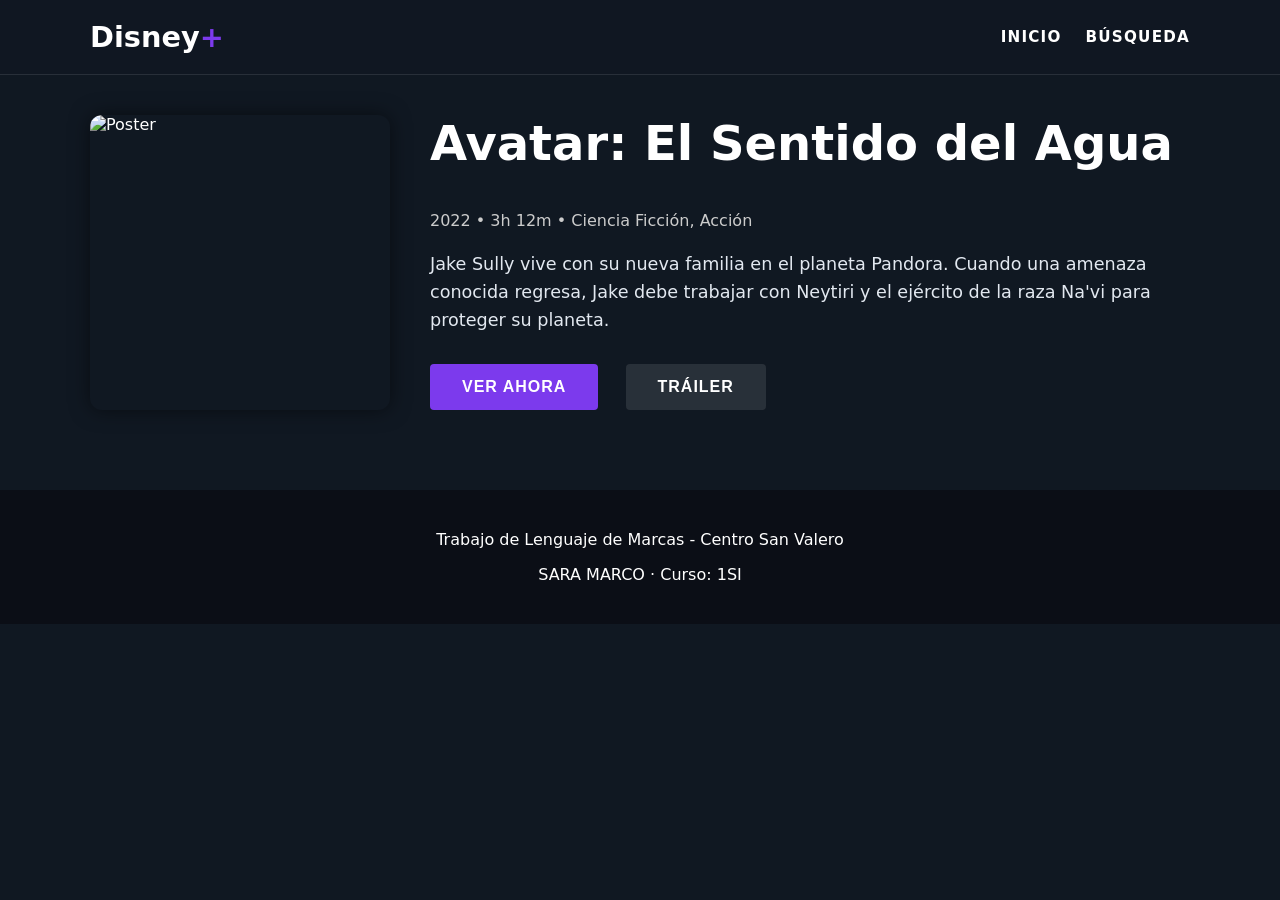
==== DisneySimple-v1.0/details.html @ edb71054 ""Version Simple"" ====
<!DOCTYPE html>
<html lang="es">

<head>
    <meta charset="UTF-8">
    <meta name="viewport" content="width=device-width, initial-scale=1.0">
    <title>Detalles - Disney+ Clone</title>
    <link rel="stylesheet" href="style.css">
</head>

<body>
    <header class="site-header">
        <div class="container header-inner">
            <h1 class="site-title">Disney<span class="accent">+</span></h1>
            <nav class="main-nav">
                <a href="index.html">INICIO</a>
                <a href="search.html">BÚSQUEDA</a>
            </nav>
        </div>
    </header>

    <main class="container">
        <div class="movie-details" style="padding: 40px 0; display: flex; gap: 40px; flex-wrap: wrap;">
            <img src="https://lumiere-a.akamaihd.net/v1/images/p_avatarthewayofwater_199_v2_1ac9b808.jpeg" alt="Poster"
                style="width: 300px; border-radius: 12px; box-shadow: 0 0 20px rgba(0,0,0,0.5);">
            <div class="details-content" style="flex: 1; min-width: 300px;">
                <h2 style="font-size: 3rem; margin-top: 0;">Avatar: El Sentido del Agua</h2>
                <div class="meta" style="color: #ccc; margin-bottom: 20px;">
                    <span>2022</span> • <span>3h 12m</span> • <span>Ciencia Ficción, Acción</span>
                </div>
                <p style="font-size: 1.1rem; line-height: 1.6; color: #e2e8f0;">
                    Jake Sully vive con su nueva familia en el planeta Pandora. Cuando una amenaza conocida regresa,
                    Jake debe trabajar con Neytiri y el ejército de la raza Na'vi para proteger su planeta.
                </p>
                <div class="actions" style="margin-top: 30px;">
                    <button class="primary-button">VER AHORA</button>
                    <button class="primary-button"
                        style="background: rgba(255,255,255,0.1); margin-left: 10px;">TRÁILER</button>
                </div>
            </div>
        </div>
    </main>

    <footer class="site-footer">
        <div class="container">
            <p>Trabajo de Lenguaje de Marcas - Centro San Valero</p>
            <p>SARA MARCO · Curso: 1SI</p>
        </div>
    </footer>
</body>

</html>
---- DisneySimple-v1.0/style.css ----
/* Estilos Base similares a tu biblioteca */
body {
    margin: 0;
    font-family: system-ui, Arial, sans-serif;
    background-color: #101822;
    /* Azul oscuro Disney */
    color: #ffffff;
}

.container {
    max-width: 1100px;
    margin: 0 auto;
    padding: 0 16px;
}

/* Header - Basado en tu .site-header */
.site-header {
    background-color: rgba(16, 24, 34, 0.95);
    padding: 20px 0;
    border-bottom: 1px solid rgba(255, 255, 255, 0.1);
}

.header-inner {
    display: flex;
    justify-content: space-between;
    align-items: center;
}

.site-title {
    font-size: 1.8rem;
    margin: 0;
    font-weight: 800;
}

.main-nav {
    display: flex;
    gap: 24px;
}

.main-nav a {
    color: #fff;
    text-decoration: none;
    font-weight: 700;
    font-size: 0.95rem;
    letter-spacing: 1.2px;
    padding: 5px 0;
    position: relative;
    transition: color 0.3s;
}

.main-nav a:hover {
    color: #fff;
}

.main-nav a::after {
    content: '';
    position: absolute;
    bottom: 0;
    left: 0;
    width: 0%;
    height: 2px;
    background-color: #7C3AED;
    transition: width 0.3s;
}

.main-nav a:hover::after {
    width: 100%;
}

.section-title {
    font-size: 1.25rem;
    margin: 30px 0 20px;
    color: #cbd5e1;
    font-weight: 600;
}


.accent {
    color: #7C3AED;
}

/* Hero Section */
/* Hero Section */
.hero-banner {
    position: relative;
    height: 70vh;
    min-height: 500px;
    /* Quitamos el background-image del CSS porque ahora usamos el <img> en el HTML */
    display: flex;
    align-items: flex-end;
    margin-bottom: 40px;
    overflow: hidden;
}

/* Oscurecimiento para que el texto se lea sobre la imagen */
.hero-banner::after {
    content: '';
    position: absolute;
    inset: 0;
    background: linear-gradient(to top, #101822 0%, rgba(16, 24, 34, 0.4) 50%, rgba(16, 24, 34, 0.3) 100%);
    z-index: 1;
}

.hero-poster {
    position: absolute;
    top: 0;
    left: 0;
    width: 100%;
    height: 100%;
    object-fit: cover;
    z-index: 0;
}

.hero-content {
    width: 100%;
    padding-bottom: 60px;
    z-index: 2;
    /* Mayor que el overlay (1) y la imagen (0) */
    position: relative;
}




.hero-title {
    font-size: 3.5rem;
    font-weight: 800;
    margin: 0 0 16px;
    text-shadow: 2px 2px 4px rgba(0, 0, 0, 0.5);
    line-height: 1.1;
}

.hero-subtitle {
    font-size: 1.2rem;
    color: #e2e8f0;
    margin-bottom: 24px;
    font-weight: 500;
}

.primary-button {
    display: inline-block;
    /* Soporte para <a> tags */
    text-decoration: none;
    /* Sin subrayado */
    background-color: #7C3AED;
    /* Purple accent */
    color: white;
    border: none;
    padding: 14px 32px;
    font-size: 1rem;
    font-weight: 700;
    border-radius: 4px;
    cursor: pointer;
    transition: all 0.3s ease;
    text-transform: uppercase;
    letter-spacing: 1px;
    margin-right: 12px;
    /* Espacio entre botones */
}

.secondary-button {
    display: inline-block;
    /* Soporte para <a> tags */
    text-decoration: none;
    /* Sin subrayado */
    background-color: rgba(255, 255, 255, 0.2);
    color: white;
    border: 1px solid rgba(255, 255, 255, 0.4);
    padding: 14px 32px;
    font-size: 1rem;
    font-weight: 700;
    border-radius: 4px;
    cursor: pointer;
    transition: all 0.3s ease;
    text-transform: uppercase;
    letter-spacing: 1px;
}

.secondary-button:hover {
    background-color: rgba(255, 255, 255, 0.3);
    border-color: #fff;
    transform: translateY(-2px);
}

.primary-button:hover {
    background-color: #6D28D9;
    transform: translateY(-2px);
    box-shadow: 0 4px 12px rgba(124, 58, 237, 0.4);
}


/* Grid de Películas - Idéntico a tu .book-grid */
/* Filtros */
.filter-bar {
    display: flex;
    gap: 12px;
    margin-bottom: 30px;
    flex-wrap: wrap;
}

.filter-btn {
    background: transparent;
    border: 1px solid rgba(255, 255, 255, 0.2);
    color: #fff;
    padding: 8px 16px;
    border-radius: 20px;
    cursor: pointer;
    transition: all 0.3s;
    font-size: 0.9rem;
}

.filter-btn:hover,
.filter-btn.active {
    background: #fff;
    color: #000;
}

/* Carrusel de Películas */
.carousel-container {
    position: relative;
    padding: 0 40px;
    /* Espacio para flechas */
    margin-bottom: 40px;
}

.carousel-track-container {
    overflow: hidden;
    width: 100%;
}

.carousel-track {
    display: flex;
    gap: 16px;
    transition: transform 0.5s cubic-bezier(0.25, 1, 0.5, 1);
}

.movie-card {
    flex: 0 0 calc(20% - 16px);
    /* 5 pelis por fila */
    min-width: 150px;
    background-color: #1a222e;
    border-radius: 12px;
    overflow: hidden;
    transition: transform 0.3s;
    border: 1px solid rgba(255, 255, 255, 0.05);
    position: relative;
}

/* Flechas del carrusel */
.carousel-btn {
    position: absolute;
    top: 50%;
    transform: translateY(-50%);
    background: rgba(0, 0, 0, 0.5);
    border: none;
    color: white;
    font-size: 2rem;
    cursor: pointer;
    z-index: 10;
    height: 100%;
    padding: 0 10px;
    opacity: 0;
    transition: opacity 0.3s;
    display: flex;
    align-items: center;
}

.carousel-btn:hover {
    background: rgba(0, 0, 0, 0.8);
}

.carousel-container:hover .carousel-btn {
    opacity: 1;
}

.carousel-btn.prev {
    left: 0;
}

.carousel-btn.next {
    right: 0;
}

@media (max-width: 1100px) {
    .movie-card {
        flex: 0 0 calc(25% - 16px);
    }
}

@media (max-width: 800px) {
    .movie-card {
        flex: 0 0 calc(33.333% - 16px);
    }
}

@media (max-width: 500px) {
    .movie-card {
        flex: 0 0 calc(50% - 16px);
    }
}


.movie-card {
    background-color: #1a222e;
    border-radius: 12px;
    overflow: hidden;
    transition: transform 0.3s;
    border: 1px solid rgba(255, 255, 255, 0.05);
}

.movie-card:hover {
    transform: scale(1.05);
    border-color: #7C3AED;
}

.movie-poster {
    width: 100%;
    aspect-ratio: 2/3;
    /* Proporción de poster de cine */
    object-fit: cover;
    display: block;
}

.movie-info {
    padding: 12px;
}

/* Menú de Usuario */
.user-menu {
    position: relative;
    margin-left: auto;
    /* Empuja el menú a la derecha si es necesario */
}

.user-trigger {
    display: flex;
    align-items: center;
    gap: 12px;
    cursor: pointer;
    padding: 5px;
    border-radius: 6px;
    transition: background-color 0.2s;
}

.user-trigger:hover {
    background-color: rgba(255, 255, 255, 0.1);
}

.user-name {
    font-weight: 500;
    font-size: 0.95rem;
}

.user-avatar {
    width: 36px;
    height: 36px;
    border-radius: 50%;
    border: 2px solid transparent;
    transition: border-color 0.2s;
}

.user-trigger:hover .user-avatar {
    border-color: #7C3AED;
}

.dropdown-menu {
    position: absolute;
    top: 100%;
    right: 0;
    width: 180px;
    background-color: #1a222e;
    border: 1px solid rgba(255, 255, 255, 0.1);
    border-radius: 8px;
    padding: 8px 0;
    margin-top: 10px;
    box-shadow: 0 10px 25px rgba(0, 0, 0, 0.5);
    opacity: 0;
    visibility: hidden;
    transform: translateY(-10px);
    transition: all 0.2s cubic-bezier(0.165, 0.84, 0.44, 1);
    z-index: 100;
}

.user-menu:hover .dropdown-menu {
    opacity: 1;
    visibility: visible;
    transform: translateY(0);
}

.dropdown-item {
    display: block;
    padding: 10px 20px;
    color: #e2e8f0;
    text-decoration: none;
    font-size: 0.9rem;
    transition: background-color 0.2s;
}

.dropdown-item:hover {
    background-color: rgba(124, 58, 237, 0.2);
    /* Tintado suave púrpura */
    color: #fff;
}

.dropdown-divider {
    height: 1px;
    background-color: rgba(255, 255, 255, 0.1);
    margin: 6px 0;
}

.text-danger:hover {
    background-color: rgba(239, 68, 68, 0.2);
    color: #ef4444;
}

/* Responsivo - Usando tus mismos cortes de pantalla */
@media (max-width: 900px) {
    .movie-grid {
        grid-template-columns: repeat(2, 1fr);
    }
}

@media (max-width: 600px) {
    .movie-grid {
        grid-template-columns: 1fr;
    }
}

/* Footer - Igual al de tu biblioteca */
.site-footer {
    background: #0b0e16;
    color: #ffffff;
    padding: 24px 0;
    text-align: center;
    margin-top: 40px;
}
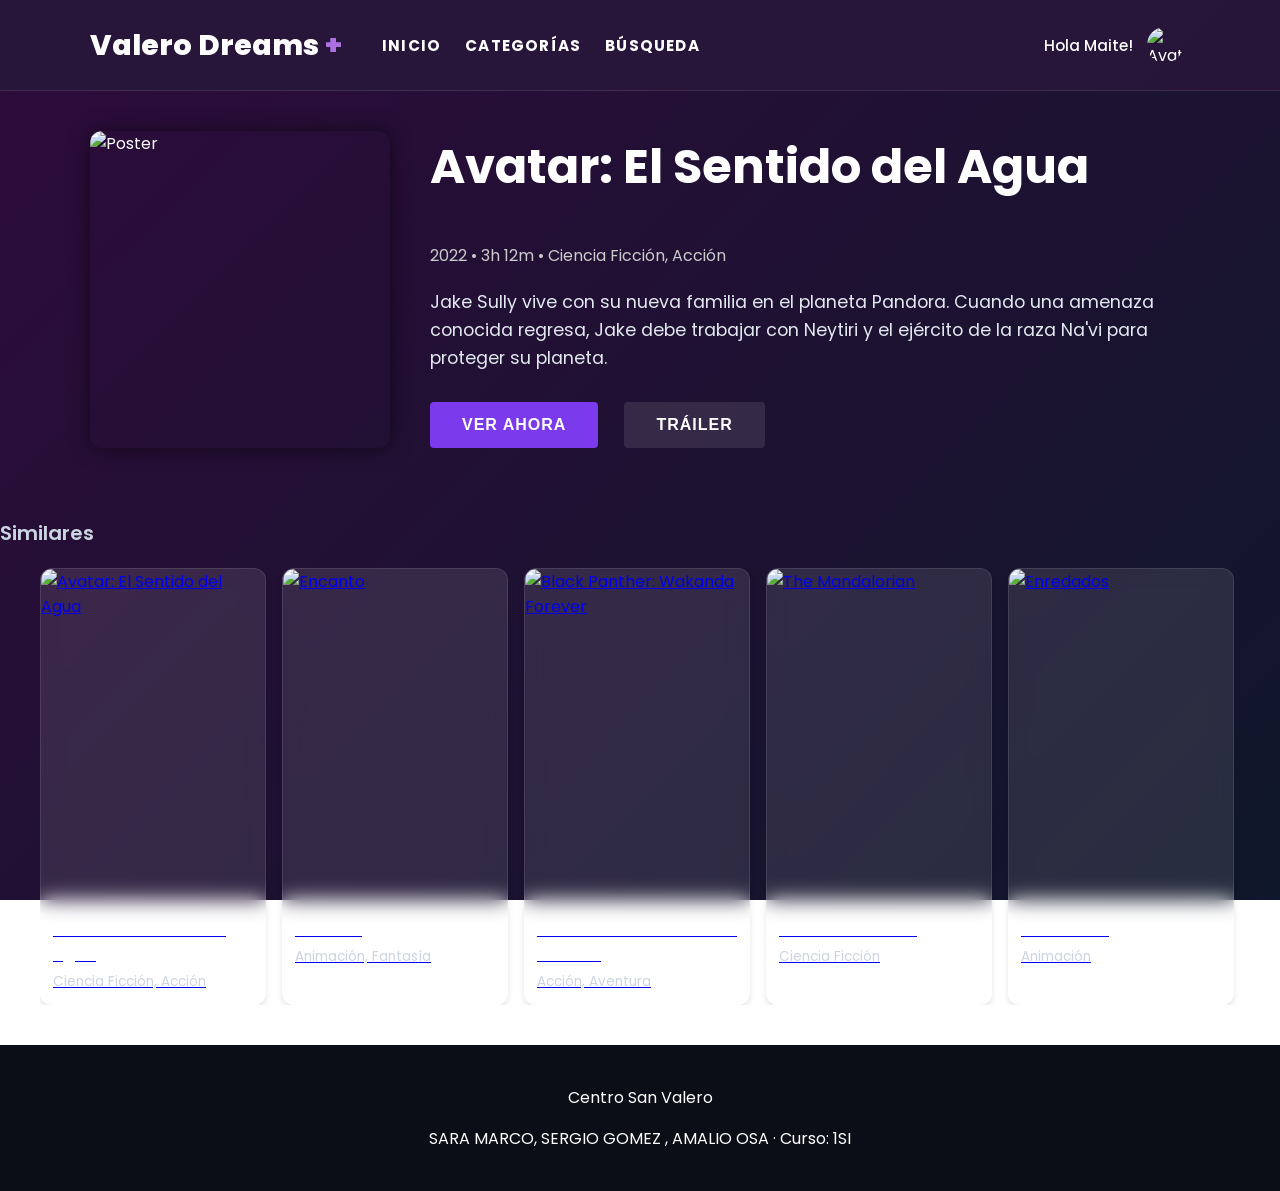
==== commit ab64df8e: "Version simple 2.0" ====
--- a/DisneySimple-v1.0/details.html
+++ b/DisneySimple-v1.0/details.html
@@ -4,18 +4,41 @@
 <head>
     <meta charset="UTF-8">
     <meta name="viewport" content="width=device-width, initial-scale=1.0">
-    <title>Detalles - Disney+ Clone</title>
+    <title>Detalles - Valero Dreams </title>
     <link rel="stylesheet" href="style.css">
 </head>
 
 <body>
     <header class="site-header">
         <div class="container header-inner">
-            <h1 class="site-title">Disney<span class="accent">+</span></h1>
+            <h1 class="site-title">Valero Dreams <span class="accent">+</span></h1>
             <nav class="main-nav">
                 <a href="index.html">INICIO</a>
+                <div class="nav-dropdown">
+                    <span class="nav-link">CATEGORÍAS</span>
+                    <div class="dropdown-menu">
+                        <a href="#" class="dropdown-item">Acción</a>
+                        <a href="#" class="dropdown-item">Comedia</a>
+                        <a href="#" class="dropdown-item">Drama</a>
+                        <a href="#" class="dropdown-item">Ciencia Ficción</a>
+                        <div class="dropdown-divider"></div>
+                        <a href="#" class="dropdown-item">Todas</a>
+                    </div>
+                </div>
                 <a href="search.html">BÚSQUEDA</a>
             </nav>
+            <div class="user-menu">
+                <div class="user-trigger">
+                    <span class="user-name">Hola Maite! </span>
+                    <img src="https://lumiere-a.akamaihd.net/v1/images/image_ccdd5962.jpeg" alt="Avatar"
+                        class="user-avatar">
+                </div>
+                <div class="dropdown-menu">
+                    <a href="#" class="dropdown-item">Configuración</a>
+                    <div class="dropdown-divider"></div>
+                    <a href="#" class="dropdown-item text-danger">Cerrar sesión</a>
+                </div>
+            </div>
         </div>
     </header>
 
@@ -41,12 +64,25 @@
         </div>
     </main>
 
+    <!-- Sección Similares -->
+    <h2 class="section-title">Similares</h2>
+    <section class="carousel-container" id="recommended-carousel">
+        <button class="carousel-btn prev" onclick="scrollCarousel('recommended-track', -1)">&#10094;</button>
+        <div class="carousel-track-container">
+            <div class="carousel-track" id="recommended-track">
+                <!-- JS inyectará películas aquí -->
+            </div>
+        </div>
+        <button class="carousel-btn next" onclick="scrollCarousel('recommended-track', 1)">&#10095;</button>
+    </section>
+
     <footer class="site-footer">
         <div class="container">
-            <p>Trabajo de Lenguaje de Marcas - Centro San Valero</p>
-            <p>SARA MARCO · Curso: 1SI</p>
+            <p>Centro San Valero</p>
+            <p>SARA MARCO, SERGIO GOMEZ , AMALIO OSA · Curso: 1SI</p>
         </div>
     </footer>
+    <script src="script.js"></script>
 </body>
 
 </html>
--- a/DisneySimple-v1.0/style.css
+++ b/DisneySimple-v1.0/style.css
@@ -1,9 +1,13 @@
 /* Estilos Base similares a tu biblioteca */
+@import url('https://fonts.googleapis.com/css2?family=Poppins:wght@300;400;600;800&display=swap');
+
 body {
     margin: 0;
-    font-family: system-ui, Arial, sans-serif;
-    background-color: #101822;
-    /* Azul oscuro Disney */
+    font-family: 'Poppins', system-ui, Arial, sans-serif;
+    /* Degradado de Morado a Azul */
+    background: linear-gradient(135deg, #2e0b3b 0%, #0f172a 100%);
+    background-attachment: fixed;
+    min-height: 100vh;
     color: #ffffff;
 }
 
@@ -15,7 +19,7 @@
 
 /* Header - Basado en tu .site-header */
 .site-header {
-    background-color: rgba(16, 24, 34, 0.95);
+    background-color: rgba(41, 22, 58, 0.95);
     padding: 20px 0;
     border-bottom: 1px solid rgba(255, 255, 255, 0.1);
 }
@@ -28,7 +32,8 @@
 
 .site-title {
     font-size: 1.8rem;
-    margin: 0;
+    margin: 0 40px 0 0;
+    /* Separación derecha añadida */
     font-weight: 800;
 }
 
@@ -59,7 +64,7 @@
     left: 0;
     width: 0%;
     height: 2px;
-    background-color: #7C3AED;
+    background-color: #a142ee;
     transition: width 0.3s;
 }
 
@@ -76,7 +81,7 @@
 
 
 .accent {
-    color: #7C3AED;
+    color: #ac70e1;
 }
 
 /* Hero Section */
@@ -123,11 +128,22 @@
 
 
 .hero-title {
-    font-size: 3.5rem;
+    font-size: 4rem;
     font-weight: 800;
     margin: 0 0 16px;
-    text-shadow: 2px 2px 4px rgba(0, 0, 0, 0.5);
+    /* Efecto de texto degradado brillante */
+    background: linear-gradient(to right, #fff 20%, #c4b5fd 40%, #a142ee 60%, #fff 80%);
+    background-size: 200% auto;
+    -webkit-background-clip: text;
+    -webkit-text-fill-color: transparent;
+    animation: shine 5s linear infinite;
     line-height: 1.1;
+}
+
+@keyframes shine {
+    to {
+        background-position: 200% center;
+    }
 }
 
 .hero-subtitle {
@@ -189,7 +205,14 @@
 }
 
 
-/* Grid de Películas - Idéntico a tu .book-grid */
+/* Grid de Películas - Idéntico a al .book-grid */
+.movie-grid {
+    display: grid;
+    grid-template-columns: repeat(auto-fill, minmax(200px, 1fr));
+    gap: 20px;
+    margin-bottom: 40px;
+}
+
 /* Filtros */
 .filter-bar {
     display: flex;
@@ -251,7 +274,7 @@
     position: absolute;
     top: 50%;
     transform: translateY(-50%);
-    background: rgba(0, 0, 0, 0.5);
+    background: rgba(170, 79, 255, 0.256);
     border: none;
     color: white;
     font-size: 2rem;
@@ -266,7 +289,7 @@
 }
 
 .carousel-btn:hover {
-    background: rgba(0, 0, 0, 0.8);
+    background: rgba(115, 0, 255, 0.214);
 }
 
 .carousel-container:hover .carousel-btn {
@@ -300,12 +323,36 @@
 }
 
 
+/* Actualización de Tarjetas: Glassmorphism más limpio */
 .movie-card {
-    background-color: #1a222e;
+    background-color: rgba(255, 255, 255, 0.1);
+    backdrop-filter: blur(10px);
+    -webkit-backdrop-filter: blur(10px);
     border-radius: 12px;
     overflow: hidden;
-    transition: transform 0.3s;
-    border: 1px solid rgba(255, 255, 255, 0.05);
+    transition: transform 0.3s cubic-bezier(0.175, 0.885, 0.32, 1.275), box-shadow 0.3s ease;
+    border: 1px solid rgba(255, 255, 255, 0.1);
+    box-shadow: 0 4px 6px rgba(0, 0, 0, 0.1);
+}
+
+.movie-card:hover {
+    transform: translateY(-8px) scale(1.02);
+    border-color: #a142ee;
+    box-shadow: 0 20px 25px -5px rgba(0, 0, 0, 0.1), 0 10px 10px -5px rgba(0, 0, 0, 0.04);
+}
+
+.movie-title {
+    margin: 0 0 5px;
+    font-size: 1rem;
+    font-weight: 600;
+    color: #fff;
+    /* Aseguramos blanco para contraste sobre fondo oscuro */
+}
+
+.movie-category {
+    margin: 0;
+    font-size: 0.85rem;
+    color: #cbd5e1;
 }
 
 .movie-card:hover {
@@ -361,6 +408,40 @@
 
 .user-trigger:hover .user-avatar {
     border-color: #7C3AED;
+}
+
+/* Nuevo Estilo para Dropdown de Navegación */
+.nav-dropdown {
+    position: relative;
+    display: flex;
+    align-items: center;
+    cursor: pointer;
+}
+
+.nav-link {
+    color: #fff;
+    font-weight: 700;
+    font-size: 0.95rem;
+    letter-spacing: 1.2px;
+    padding: 5px 0;
+    background: transparent;
+    border: none;
+    font-family: inherit;
+    cursor: pointer;
+}
+
+.nav-dropdown .dropdown-menu {
+    right: auto;
+    left: 0;
+    width: 200px;
+    top: 100%;
+    margin-top: 10px;
+}
+
+.nav-dropdown:hover .dropdown-menu {
+    opacity: 1;
+    visibility: visible;
+    transform: translateY(0);
 }
 
 .dropdown-menu {
@@ -426,6 +507,120 @@
     }
 }
 
+/* Estilos página de Búsqueda */
+.search-container {
+    margin: 40px 0;
+    position: relative;
+}
+
+.search-input-fancy {
+    width: 100%;
+    padding: 15px 15px 15px 50px;
+    /* Espacio para icono */
+    font-size: 1.2rem;
+    background-color: #334155;
+    /* Gris azulado oscuro */
+    border: none;
+    border-radius: 8px;
+    color: white;
+    outline: none;
+    transition: background-color 0.3s, box-shadow 0.3s;
+    font-family: 'Poppins', sans-serif;
+}
+
+.search-input-fancy::placeholder {
+    color: #94a3b8;
+}
+
+.search-input-fancy:focus {
+    background-color: #475569;
+    box-shadow: 0 0 0 2px #7C3AED;
+}
+
+.search-icon {
+    position: absolute;
+    left: 15px;
+    top: 50%;
+    transform: translateY(-50%);
+    color: #94a3b8;
+    pointer-events: none;
+    font-size: 1.2rem;
+}
+
+.section-label {
+    font-size: 0.85rem;
+    color: #94a3b8;
+    text-transform: uppercase;
+    letter-spacing: 1.5px;
+    margin-bottom: 15px;
+    font-weight: 700;
+    display: block;
+}
+
+.category-grid {
+    display: grid;
+    grid-template-columns: repeat(auto-fill, minmax(160px, 1fr));
+    gap: 16px;
+    margin-bottom: 40px;
+}
+
+.category-card {
+    height: 100px;
+    border-radius: 8px;
+    overflow: hidden;
+    position: relative;
+    cursor: pointer;
+    transition: transform 0.3s cubic-bezier(0.25, 1, 0.5, 1), box-shadow 0.3s;
+    display: flex;
+    align-items: flex-end;
+    text-decoration: none;
+    border: 1px solid rgba(255, 255, 255, 0.1);
+}
+
+.category-card:hover {
+    transform: scale(1.05);
+    box-shadow: 0 10px 20px rgba(0, 0, 0, 0.3);
+    z-index: 10;
+    border-color: #fff;
+}
+
+/* Fondos simulados con gradientes elegantes */
+.bg-originales {
+    background: linear-gradient(135deg, #0f172a, #334155);
+}
+
+.bg-peliculas {
+    background: linear-gradient(135deg, #7f1d1d, #b91c1c);
+}
+
+.bg-series {
+    background: linear-gradient(135deg, #064e3b, #047857);
+}
+
+.bg-accion {
+    background: linear-gradient(135deg, #451a03, #92400e);
+}
+
+.bg-junior {
+    background: linear-gradient(135deg, #e836ec, #db2777);
+}
+
+/* Tono más Disney Jr */
+.bg-naturaleza {
+    background: linear-gradient(135deg, #14532d, #15803d);
+}
+
+.category-card span {
+    padding: 12px 15px;
+    color: white;
+    font-weight: 600;
+    font-size: 0.95rem;
+    text-shadow: 0 2px 4px rgba(0, 0, 0, 0.8);
+    width: 100%;
+    /* Gradiente sutil negro abajo para leer mejor el texto */
+    background: linear-gradient(to top, rgba(0, 0, 0, 0.8) 0%, transparent 100%);
+}
+
 /* Footer - Igual al de tu biblioteca */
 .site-footer {
     background: #0b0e16;
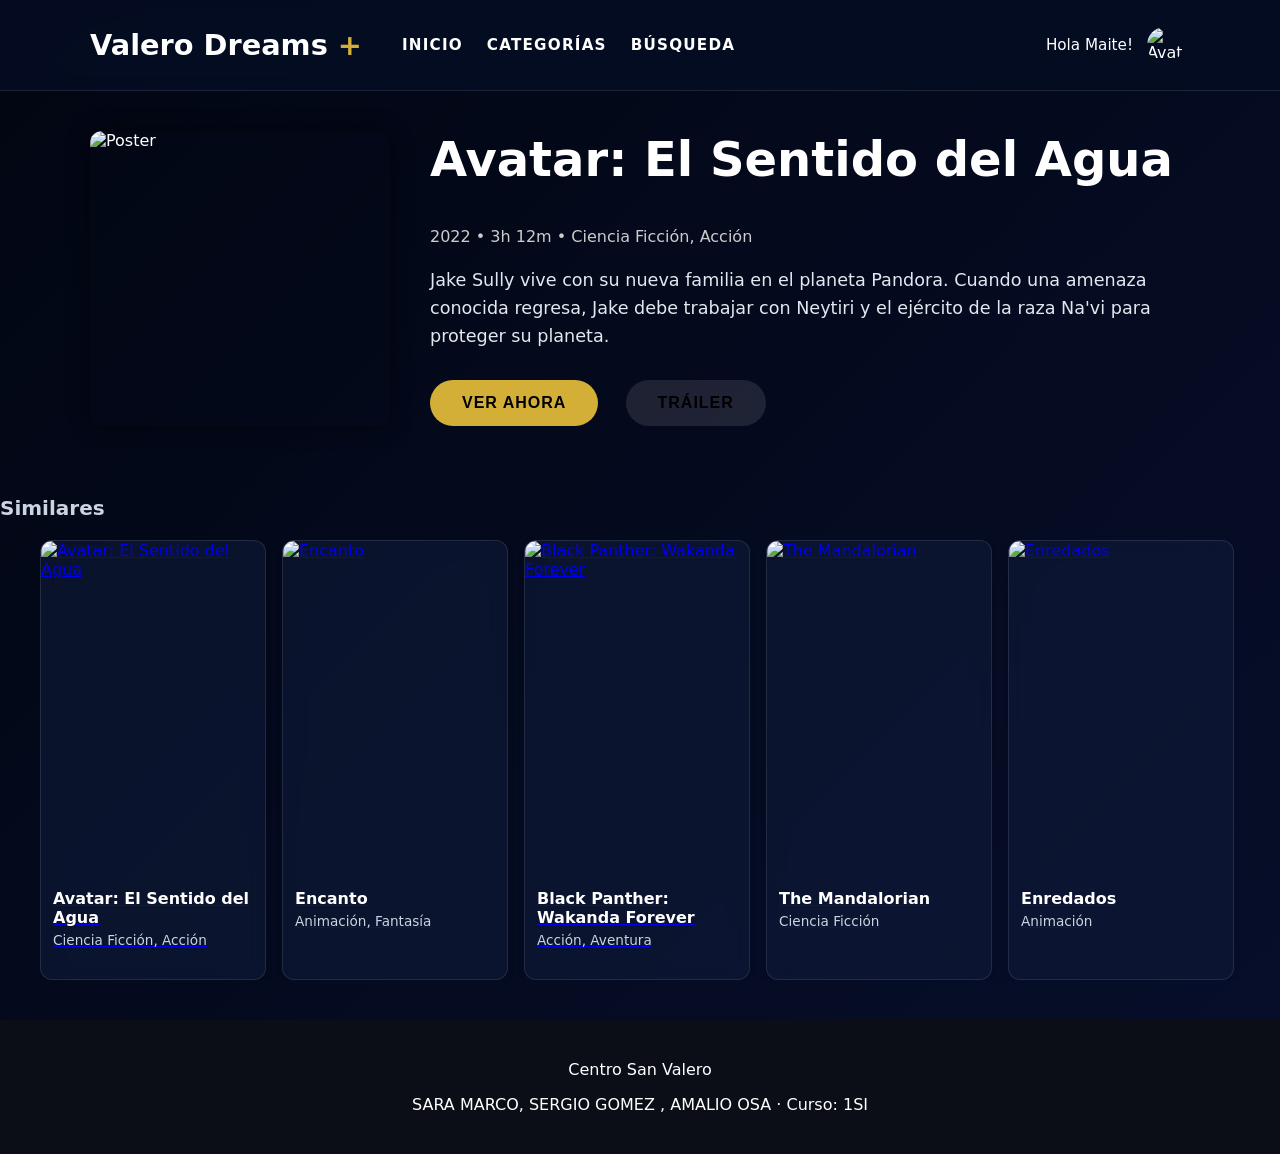
==== commit 701fe644: "Cambio tema" ====
--- a/DisneySimple-v1.0/details.html
+++ b/DisneySimple-v1.0/details.html
@@ -30,7 +30,7 @@
             <div class="user-menu">
                 <div class="user-trigger">
                     <span class="user-name">Hola Maite! </span>
-                    <img src="https://lumiere-a.akamaihd.net/v1/images/image_ccdd5962.jpeg" alt="Avatar"
+                    <img src="https://ui-avatars.com/api/?name=Maite&background=d4af37&color=000" alt="Avatar"
                         class="user-avatar">
                 </div>
                 <div class="dropdown-menu">
--- a/DisneySimple-v1.0/style.css
+++ b/DisneySimple-v1.0/style.css
@@ -1,15 +1,40 @@
 /* Estilos Base similares a tu biblioteca */
-@import url('https://fonts.googleapis.com/css2?family=Poppins:wght@300;400;600;800&display=swap');
+:root {
+    --navy-dark: #020612;
+    --navy-base: #050E24;
+    --navy-light: #0b152d;
+    --navy-card: rgba(15, 28, 58, 0.6);
+    --gold-primary: #d4af37;
+    --gold-hover: #f3c648;
+    --gold-text: #ffe6a7;
+    --text-white: #ffffff;
+}
 
 body {
     margin: 0;
     font-family: 'Poppins', system-ui, Arial, sans-serif;
-    /* Degradado de Morado a Azul */
-    background: linear-gradient(135deg, #2e0b3b 0%, #0f172a 100%);
-    background-attachment: fixed;
+    /* Degradado Animado Navy Blue */
+    background: linear-gradient(-45deg, var(--navy-dark), var(--navy-base), #081133, var(--navy-dark));
+    background-size: 400% 400%;
+    animation: gradientBG 10s ease infinite;
     min-height: 100vh;
-    color: #ffffff;
-}
+    color: var(--text-white);
+}
+
+/*
+@keyframes gradientBG {
+    0% {
+        background-position: 0% 50%;
+    }
+
+    50% {
+        background-position: 100% 50%;
+    }
+
+    100% {
+        background-position: 0% 50%;
+    }
+}*/
 
 .container {
     max-width: 1100px;
@@ -19,9 +44,12 @@
 
 /* Header - Basado en tu .site-header */
 .site-header {
-    background-color: rgba(41, 22, 58, 0.95);
+    background-color: rgba(5, 14, 36, 0.85);
     padding: 20px 0;
     border-bottom: 1px solid rgba(255, 255, 255, 0.1);
+    backdrop-filter: blur(10px);
+    position: relative;
+    z-index: 100;
 }
 
 .header-inner {
@@ -44,6 +72,7 @@
 
 .main-nav a {
     color: #fff;
+
     text-decoration: none;
     font-weight: 700;
     font-size: 0.95rem;
@@ -54,7 +83,7 @@
 }
 
 .main-nav a:hover {
-    color: #fff;
+    color: var(--gold-primary);
 }
 
 .main-nav a::after {
@@ -64,7 +93,7 @@
     left: 0;
     width: 0%;
     height: 2px;
-    background-color: #a142ee;
+    background-color: var(--gold-primary);
     transition: width 0.3s;
 }
 
@@ -81,7 +110,7 @@
 
 
 .accent {
-    color: #ac70e1;
+    color: var(--gold-primary);
 }
 
 /* Hero Section */
@@ -98,13 +127,7 @@
 }
 
 /* Oscurecimiento para que el texto se lea sobre la imagen */
-.hero-banner::after {
-    content: '';
-    position: absolute;
-    inset: 0;
-    background: linear-gradient(to top, #101822 0%, rgba(16, 24, 34, 0.4) 50%, rgba(16, 24, 34, 0.3) 100%);
-    z-index: 1;
-}
+/* .hero-banner::after removed to prevent covering text */
 
 .hero-poster {
     position: absolute;
@@ -131,10 +154,11 @@
     font-size: 4rem;
     font-weight: 800;
     margin: 0 0 16px;
-    /* Efecto de texto degradado brillante */
-    background: linear-gradient(to right, #fff 20%, #c4b5fd 40%, #a142ee 60%, #fff 80%);
+    /* Efecto de texto degradado brillante Dorado */
+    background: linear-gradient(to right, #fff 20%, #fde68a 40%, var(--gold-primary) 60%, #fff 80%);
     background-size: 200% auto;
     -webkit-background-clip: text;
+    background-clip: text;
     -webkit-text-fill-color: transparent;
     animation: shine 5s linear infinite;
     line-height: 1.1;
@@ -158,14 +182,14 @@
     /* Soporte para <a> tags */
     text-decoration: none;
     /* Sin subrayado */
-    background-color: #7C3AED;
-    /* Purple accent */
-    color: white;
+    background-color: var(--gold-primary);
+    /* Gold accent */
+    color: #000000;
     border: none;
     padding: 14px 32px;
     font-size: 1rem;
     font-weight: 700;
-    border-radius: 4px;
+    border-radius: 25px;
     cursor: pointer;
     transition: all 0.3s ease;
     text-transform: uppercase;
@@ -185,7 +209,7 @@
     padding: 14px 32px;
     font-size: 1rem;
     font-weight: 700;
-    border-radius: 4px;
+    border-radius: 25px;
     cursor: pointer;
     transition: all 0.3s ease;
     text-transform: uppercase;
@@ -199,9 +223,9 @@
 }
 
 .primary-button:hover {
-    background-color: #6D28D9;
+    background-color: var(--gold-hover);
     transform: translateY(-2px);
-    box-shadow: 0 4px 12px rgba(124, 58, 237, 0.4);
+    box-shadow: 0 4px 12px rgba(212, 175, 55, 0.4);
 }
 
 
@@ -273,14 +297,15 @@
 .carousel-btn {
     position: absolute;
     top: 50%;
+    border-radius: 25px;
     transform: translateY(-50%);
-    background: rgba(170, 79, 255, 0.256);
+    background: rgba(35, 12, 56, 0.256);
     border: none;
     color: white;
     font-size: 2rem;
     cursor: pointer;
     z-index: 10;
-    height: 100%;
+    height: 15%;
     padding: 0 10px;
     opacity: 0;
     transition: opacity 0.3s;
@@ -289,7 +314,7 @@
 }
 
 .carousel-btn:hover {
-    background: rgba(115, 0, 255, 0.214);
+    background: rgba(212, 175, 55, 0.3);
 }
 
 .carousel-container:hover .carousel-btn {
@@ -325,7 +350,7 @@
 
 /* Actualización de Tarjetas: Glassmorphism más limpio */
 .movie-card {
-    background-color: rgba(255, 255, 255, 0.1);
+    background-color: var(--navy-card);
     backdrop-filter: blur(10px);
     -webkit-backdrop-filter: blur(10px);
     border-radius: 12px;
@@ -337,7 +362,7 @@
 
 .movie-card:hover {
     transform: translateY(-8px) scale(1.02);
-    border-color: #a142ee;
+    border-color: var(--gold-primary);
     box-shadow: 0 20px 25px -5px rgba(0, 0, 0, 0.1), 0 10px 10px -5px rgba(0, 0, 0, 0.04);
 }
 
@@ -357,7 +382,7 @@
 
 .movie-card:hover {
     transform: scale(1.05);
-    border-color: #7C3AED;
+    border-color: var(--gold-primary);
 }
 
 .movie-poster {
@@ -407,7 +432,7 @@
 }
 
 .user-trigger:hover .user-avatar {
-    border-color: #7C3AED;
+    border-color: var(--gold-primary);
 }
 
 /* Nuevo Estilo para Dropdown de Navegación */
@@ -428,6 +453,11 @@
     border: none;
     font-family: inherit;
     cursor: pointer;
+    transition: color 0.3s;
+}
+
+.nav-dropdown:hover .nav-link {
+    color: var(--gold-primary);
 }
 
 .nav-dropdown .dropdown-menu {
@@ -449,7 +479,7 @@
     top: 100%;
     right: 0;
     width: 180px;
-    background-color: #1a222e;
+    background-color: var(--navy-base);
     border: 1px solid rgba(255, 255, 255, 0.1);
     border-radius: 8px;
     padding: 8px 0;
@@ -459,7 +489,7 @@
     visibility: hidden;
     transform: translateY(-10px);
     transition: all 0.2s cubic-bezier(0.165, 0.84, 0.44, 1);
-    z-index: 100;
+    z-index: 1000;
 }
 
 .user-menu:hover .dropdown-menu {
@@ -475,18 +505,26 @@
     text-decoration: none;
     font-size: 0.9rem;
     transition: background-color 0.2s;
+    margin-bottom: 8px;
+    border-radius: 6px;
+    margin-left: 8px;
+    margin-right: 8px;
 }
 
 .dropdown-item:hover {
-    background-color: rgba(124, 58, 237, 0.2);
+    background-color: rgba(212, 175, 55, 0.2);
     /* Tintado suave púrpura */
     color: #fff;
+}
+
+.dropdown-item:last-child {
+    margin-bottom: 0;
 }
 
 .dropdown-divider {
     height: 1px;
     background-color: rgba(255, 255, 255, 0.1);
-    margin: 6px 0;
+    margin: 0 0 8px 0;
 }
 
 .text-danger:hover {
@@ -533,8 +571,8 @@
 }
 
 .search-input-fancy:focus {
-    background-color: #475569;
-    box-shadow: 0 0 0 2px #7C3AED;
+    background-color: #1e293b;
+    box-shadow: 0 0 0 2px var(--gold-primary);
 }
 
 .search-icon {
@@ -628,4 +666,202 @@
     padding: 24px 0;
     text-align: center;
     margin-top: 40px;
+}
+
+/* Hero Slider Styles */
+.hero-slider {
+    position: absolute;
+    top: 0;
+    left: 0;
+    width: 100%;
+    height: 100%;
+}
+
+/* Hero Slide Layout */
+.hero-slide {
+    position: absolute;
+    top: 0;
+    left: 0;
+    width: 100%;
+    height: 100%;
+    opacity: 0;
+    transition: opacity 1s ease-in-out;
+    display: flex;
+    align-items: center;
+    /* Center content vertically */
+    z-index: 0;
+    overflow: hidden;
+}
+
+.hero-slide::after {
+    content: '';
+    position: absolute;
+    inset: 0;
+    background: linear-gradient(to top, #101822 0%, rgba(16, 24, 34, 0.4) 50%, rgba(16, 24, 34, 0.3) 100%);
+    z-index: 1;
+}
+
+.hero-slide.active {
+    opacity: 1;
+    z-index: 1;
+}
+
+/* Blurred Background */
+.hero-bg-blur {
+    position: absolute;
+    inset: -20px;
+    /* Slight bleed to avoid edge issues with blur */
+    background-size: cover;
+    background-position: center;
+    filter: blur(10px) brightness(0.4);
+    z-index: -1;
+    transform: scale(1.1);
+    /* Zoom slightly */
+}
+
+/* Inner Layout Flex */
+.hero-content-inner {
+    display: flex;
+    align-items: center;
+    justify-content: space-between;
+    width: 100%;
+    height: 100%;
+    position: relative;
+    z-index: 10;
+    padding-top: 40px;
+    /* Account for header */
+}
+
+/* Text Side */
+.hero-text {
+    flex: 1;
+    padding-right: 40px;
+    animation: slideUp 0.8s ease-out;
+}
+
+/*Para separar los botones de el titulo*/
+.hero-subtitle {
+    display: block;
+    margin-bottom: 32px;
+    /* Separación con el botón */
+    font-size: 1.2rem;
+    color: #e2e8f0;
+    font-weight: 500;
+}
+
+@keyframes slideUp {
+    from {
+        opacity: 0;
+        transform: translateY(20px);
+    }
+
+    to {
+        opacity: 1;
+        transform: translateY(0);
+    }
+}
+
+.hero-title {
+    font-size: 3.5rem;
+    line-height: 1.1;
+    margin-bottom: 16px;
+    background: linear-gradient(to right, #fff 20%, #fde68a 40%, var(--gold-primary) 60%, #fff 80%);
+    -webkit-background-clip: text;
+    background-clip: text;
+    -webkit-text-fill-color: transparent;
+    background-size: 200% auto;
+    animation: shine 5s linear infinite;
+}
+
+/* Poster Side */
+.hero-poster-container {
+    flex: 0 0 300px;
+    /* Altura del poster */
+    height: 450px;
+    display: flex;
+    justify-content: center;
+    align-items: center;
+    perspective: 1000px;
+}
+
+/*Le da el efecto al poster de que esta en 3D*/
+.hero-floating-poster {
+    width: 100%;
+    height: 100%;
+    object-fit: cover;
+    border-radius: 16px;
+    box-shadow: 0 20px 50px rgba(0, 0, 0, 0.5);
+    transform: rotateY(-10deg);
+    transition: transform 0.3s;
+}
+
+.hero-floating-poster:hover {
+    transform: rotateY(0) scale(1.02);
+}
+
+/* Responsive adjustments for Hero */
+@media (max-width: 900px) {
+    .hero-content-inner {
+        flex-direction: column-reverse;
+        justify-content: center;
+        text-align: center;
+    }
+
+    .hero-poster-container {
+        height: 300px;
+        flex: 0 0 auto;
+        margin-bottom: 20px;
+    }
+
+    .hero-floating-poster {
+        transform: none;
+        /* Disable rotation on mobile for simpler look */
+    }
+
+    .hero-text {
+        padding-right: 0;
+    }
+
+    .hero-title {
+        font-size: 2.5rem;
+    }
+}
+
+/* Controls */
+.hero-controls {
+    position: absolute;
+    top: 50%;
+    left: 50%;
+    transform: translate(-50%, -50%);
+    width: 100%;
+    max-width: 1200px;
+    display: flex;
+    justify-content: space-between;
+    padding: 0 40px;
+    z-index: 20;
+    pointer-events: none;
+}
+
+.hero-btn {
+    background: rgba(0, 0, 0, 0.5);
+    color: white;
+    border: 1px solid rgba(255, 255, 255, 0.2);
+    font-size: 2rem;
+    padding: 0;
+    cursor: pointer;
+    border-radius: 50%;
+    transition: all 0.3s;
+    pointer-events: auto;
+    display: flex;
+    align-items: center;
+    justify-content: center;
+    width: 60px;
+    height: 60px;
+}
+
+.hero-btn:hover {
+    background-color: var(--gold-primary);
+    border-color: var(--gold-primary);
+    color: #000;
+    transform: scale(1.1);
 }
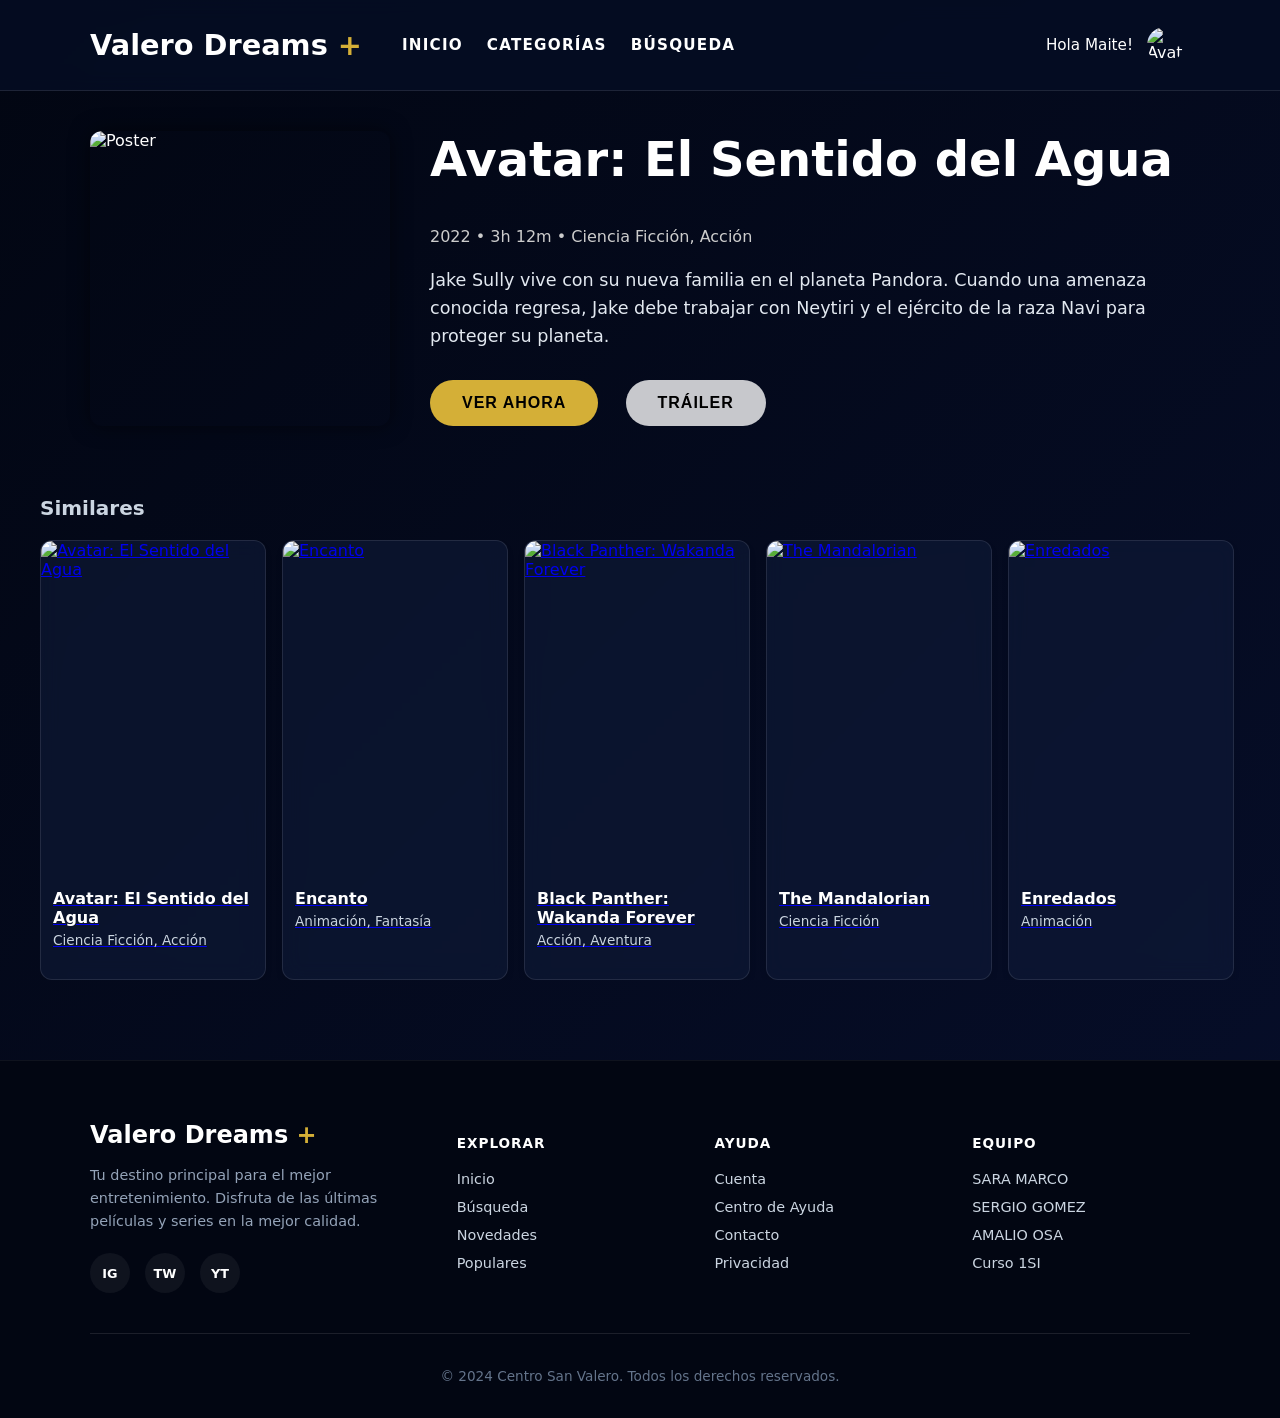
==== commit e75b0ed5: "Fron v2 navy" ====
--- a/DisneySimple-v1.0/details.html
+++ b/DisneySimple-v1.0/details.html
@@ -11,7 +11,8 @@
 <body>
     <header class="site-header">
         <div class="container header-inner">
-            <h1 class="site-title">Valero Dreams <span class="accent">+</span></h1>
+            <h1 class="site-title"><a href="index.html" style="text-decoration: none; color: inherit;">Valero Dreams
+                    <span class="accent">+</span></a></h1>
             <nav class="main-nav">
                 <a href="index.html">INICIO</a>
                 <div class="nav-dropdown">
@@ -44,7 +45,7 @@
 
     <main class="container">
         <div class="movie-details" style="padding: 40px 0; display: flex; gap: 40px; flex-wrap: wrap;">
-            <img src="https://lumiere-a.akamaihd.net/v1/images/p_avatarthewayofwater_199_v2_1ac9b808.jpeg" alt="Poster"
+            <img src="https://lumiere-a.akamaihd.net/v1/images/image_ccdd5962.jpeg" alt="Poster"
                 style="width: 300px; border-radius: 12px; box-shadow: 0 0 20px rgba(0,0,0,0.5);">
             <div class="details-content" style="flex: 1; min-width: 300px;">
                 <h2 style="font-size: 3rem; margin-top: 0;">Avatar: El Sentido del Agua</h2>
@@ -53,12 +54,12 @@
                 </div>
                 <p style="font-size: 1.1rem; line-height: 1.6; color: #e2e8f0;">
                     Jake Sully vive con su nueva familia en el planeta Pandora. Cuando una amenaza conocida regresa,
-                    Jake debe trabajar con Neytiri y el ejército de la raza Na'vi para proteger su planeta.
+                    Jake debe trabajar con Neytiri y el ejército de la raza Navi para proteger su planeta.
                 </p>
                 <div class="actions" style="margin-top: 30px;">
                     <button class="primary-button">VER AHORA</button>
                     <button class="primary-button"
-                        style="background: rgba(255,255,255,0.1); margin-left: 10px;">TRÁILER</button>
+                        style="background: rgba(255, 255, 255, 0.778); margin-left: 10px;">TRÁILER</button>
                 </div>
             </div>
         </div>
@@ -78,8 +79,52 @@
 
     <footer class="site-footer">
         <div class="container">
-            <p>Centro San Valero</p>
-            <p>SARA MARCO, SERGIO GOMEZ , AMALIO OSA · Curso: 1SI</p>
+            <div class="footer-content">
+                <div class="footer-brand">
+                    <h2>Valero Dreams <span class="accent">+</span></h2>
+                    <p class="footer-text">Tu destino principal para el mejor entretenimiento. Disfruta de las últimas
+                        películas y series en la mejor calidad.</p>
+                    <div class="footer-social">
+                        <a href="#" class="social-icon">IG</a>
+                        <a href="#" class="social-icon">TW</a>
+                        <a href="#" class="social-icon">YT</a>
+                    </div>
+                </div>
+
+                <div>
+                    <h3 class="footer-heading">Explorar</h3>
+                    <ul class="footer-links">
+                        <li><a href="index.html">Inicio</a></li>
+                        <li><a href="search.html">Búsqueda</a></li>
+                        <li><a href="#">Novedades</a></li>
+                        <li><a href="#">Populares</a></li>
+                    </ul>
+                </div>
+
+                <div>
+                    <h3 class="footer-heading">Ayuda</h3>
+                    <ul class="footer-links">
+                        <li><a href="#">Cuenta</a></li>
+                        <li><a href="#">Centro de Ayuda</a></li>
+                        <li><a href="#">Contacto</a></li>
+                        <li><a href="#">Privacidad</a></li>
+                    </ul>
+                </div>
+
+                <div>
+                    <h3 class="footer-heading">Equipo</h3>
+                    <ul class="footer-links">
+                        <li>SARA MARCO</li>
+                        <li>SERGIO GOMEZ</li>
+                        <li>AMALIO OSA</li>
+                        <li>Curso 1SI</li>
+                    </ul>
+                </div>
+            </div>
+
+            <div class="footer-bottom">
+                <p>&copy; 2024 Centro San Valero. Todos los derechos reservados.</p>
+            </div>
         </div>
     </footer>
     <script src="script.js"></script>
--- a/DisneySimple-v1.0/style.css
+++ b/DisneySimple-v1.0/style.css
@@ -103,7 +103,7 @@
 
 .section-title {
     font-size: 1.25rem;
-    margin: 30px 0 20px;
+    margin: 30px 40px 20px;
     color: #cbd5e1;
     font-weight: 600;
 }
@@ -258,7 +258,7 @@
 
 .filter-btn:hover,
 .filter-btn.active {
-    background: #fff;
+    background: var(--gold-hover);
     color: #000;
 }
 
@@ -661,11 +661,111 @@
 
 /* Footer - Igual al de tu biblioteca */
 .site-footer {
-    background: #0b0e16;
-    color: #ffffff;
-    padding: 24px 0;
+    background-color: var(--navy-dark);
+    color: #cbd5e1;
+    padding: 60px 0 20px;
+    margin-top: 80px;
+    border-top: 1px solid rgba(255, 255, 255, 0.05);
+    font-size: 0.9rem;
+}
+
+.footer-content {
+    display: grid;
+    grid-template-columns: 1.5fr 1fr 1fr 1fr;
+    gap: 40px;
+    margin-bottom: 40px;
+}
+
+.footer-brand h2 {
+    color: #fff;
+    font-size: 1.5rem;
+    margin-top: 0;
+    margin-bottom: 15px;
+}
+
+.footer-text {
+    line-height: 1.6;
+    margin-bottom: 20px;
+    color: #94a3b8;
+}
+
+.footer-heading {
+    color: #fff;
+    font-weight: 600;
+    margin-bottom: 20px;
+    text-transform: uppercase;
+    font-size: 0.85rem;
+    letter-spacing: 1px;
+}
+
+.footer-links {
+    list-style: none;
+    padding: 0;
+    margin: 0;
+}
+
+.footer-links li {
+    margin-bottom: 12px;
+}
+
+.footer-links a {
+    color: #cbd5e1;
+    text-decoration: none;
+    transition: color 0.3s;
+}
+
+.footer-links a:hover {
+    color: var(--gold-primary);
+}
+
+.footer-social {
+    display: flex;
+    gap: 15px;
+}
+
+.social-icon {
+    width: 40px;
+    height: 40px;
+    background: rgba(255, 255, 255, 0.05);
+    display: flex;
+    align-items: center;
+    justify-content: center;
+    border-radius: 50%;
+    transition: all 0.3s;
+    color: #fff;
+    text-decoration: none;
+    font-weight: bold;
+    font-size: 0.8rem;
+}
+
+.social-icon:hover {
+    background: var(--gold-primary);
+    color: #000;
+}
+
+.footer-bottom {
+    border-top: 1px solid rgba(255, 255, 255, 0.1);
+    padding-top: 20px;
     text-align: center;
-    margin-top: 40px;
+    font-size: 0.85rem;
+    color: #64748b;
+}
+
+@media (max-width: 900px) {
+    .footer-content {
+        grid-template-columns: 1fr 1fr;
+    }
+}
+
+@media (max-width: 600px) {
+    .footer-content {
+        grid-template-columns: 1fr;
+        text-align: center;
+    }
+
+    .footer-social {
+        justify-content: center;
+    }
 }
 
 /* Hero Slider Styles */
@@ -832,12 +932,12 @@
     position: absolute;
     top: 50%;
     left: 50%;
-    transform: translate(-50%, -50%);
+    transform: translate(-55%, -25%);
     width: 100%;
     max-width: 1200px;
     display: flex;
     justify-content: space-between;
-    padding: 0 40px;
+    padding: 0 10px 0 50px;
     z-index: 20;
     pointer-events: none;
 }
